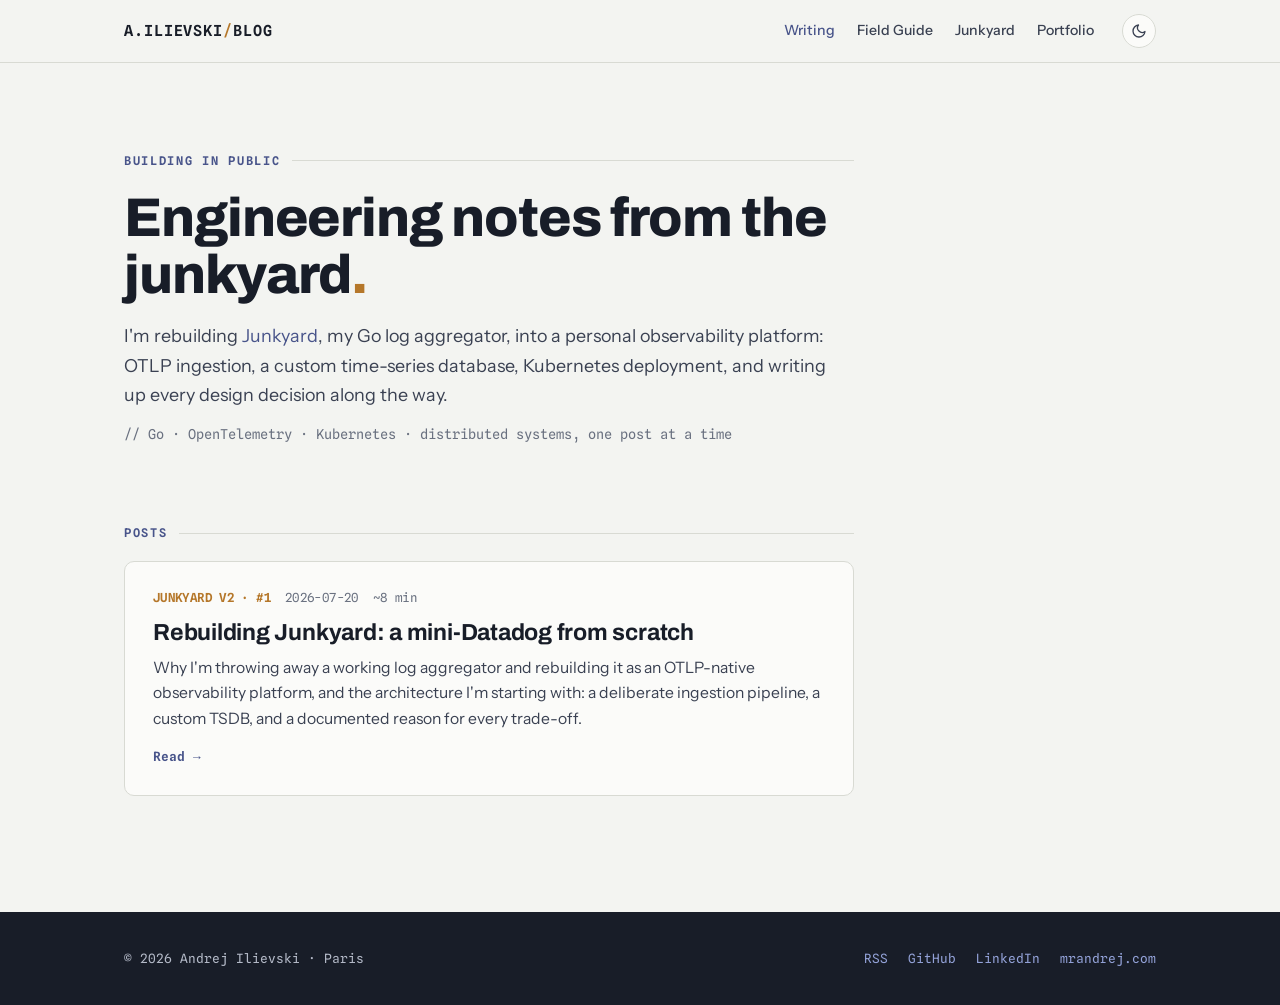
==== blog/index.html @ 86399d98 "Added the initial commit for the reworking of junkyard. I also added a blog directory for my blog si" ====
<!DOCTYPE html>
<html lang="en">
<head>
<meta charset="UTF-8">
<meta name="viewport" content="width=device-width, initial-scale=1.0">
<title>Building in Public · Andrej Ilievski</title>
<meta name="description" content="Engineering notes by Andrej Ilievski: rebuilding a personal observability platform (OTLP, a custom TSDB, Kubernetes) from scratch, in Go, in public.">
<meta name="author" content="Andrej Ilievski">
<meta name="robots" content="index, follow, max-image-preview:large, max-snippet:-1">
<link rel="canonical" href="https://blog.mrandrej.com/">
<meta property="og:title" content="Building in Public · Andrej Ilievski">
<meta property="og:description" content="Engineering notes: rebuilding a personal observability platform (OTLP, a custom TSDB, Kubernetes) from scratch, in Go, in public.">
<meta property="og:type" content="website">
<meta property="og:url" content="https://blog.mrandrej.com/">
<meta property="og:image" content="https://blog.mrandrej.com/og-image.jpg">
<meta property="og:site_name" content="Andrej Ilievski">
<meta name="twitter:card" content="summary_large_image">
<meta name="theme-color" content="#181D28">
<script>
// Apply theme before first paint to avoid a flash of the wrong mode
(function(){
  var t = null;
  try{ t = localStorage.getItem("theme"); }catch(e){}
  if(t !== "dark" && t !== "light"){
    t = (window.matchMedia && matchMedia("(prefers-color-scheme: dark)").matches) ? "dark" : "light";
  }
  document.documentElement.setAttribute("data-theme", t);
})();
</script>
<link rel="icon" href="data:image/svg+xml,%3Csvg xmlns='http://www.w3.org/2000/svg' viewBox='0 0 32 32'%3E%3Crect width='32' height='32' rx='7' fill='%23181D28'/%3E%3Ctext x='16' y='22' text-anchor='middle' font-family='monospace' font-size='15' font-weight='700' fill='%23AEB9E0'%3EAI%3C/text%3E%3C/svg%3E">
<link rel="icon" type="image/png" sizes="32x32" href="favicon-32x32.png">
<link rel="apple-touch-icon" href="apple-touch-icon.png">
<link rel="alternate" type="application/rss+xml" title="Andrej Ilievski · Building in Public" href="feed.xml">
<link rel="preconnect" href="https://fonts.googleapis.com">
<link rel="preconnect" href="https://fonts.gstatic.com" crossorigin>
<link href="https://fonts.googleapis.com/css2?family=Archivo:wght@500;600;700;800&family=Instrument+Sans:ital,wght@0,400;0,500;0,600;1,400&family=Spline+Sans+Mono:wght@400;500;600&display=swap" rel="stylesheet">
<link rel="stylesheet" href="assets/blog.css">
</head>
<body>

<header>
  <div class="hwrap">
    <a class="wordmark" href="index.html">A.ILIEVSKI<span class="slash">/</span>BLOG</a>
    <nav aria-label="Navigation">
      <a href="index.html" aria-current="page">Writing</a>
      <a href="field-guide.html">Field Guide</a>
      <a href="https://github.com/mr-andrej/junkyard" target="_blank" rel="noopener">Junkyard</a>
      <a href="https://mrandrej.com/" rel="noopener">Portfolio</a>
    </nav>
    <button class="theme-toggle" id="theme-toggle" aria-label="Toggle theme" onclick="toggleTheme()">
      <svg class="icon-moon" viewBox="0 0 24 24" fill="none" stroke="currentColor" stroke-width="2" stroke-linecap="round" stroke-linejoin="round" aria-hidden="true"><path d="M21 12.79A9 9 0 1 1 11.21 3 7 7 0 0 0 21 12.79z"/></svg>
      <svg class="icon-sun" viewBox="0 0 24 24" fill="none" stroke="currentColor" stroke-width="2" stroke-linecap="round" stroke-linejoin="round" aria-hidden="true"><circle cx="12" cy="12" r="4"/><path d="M12 2v2M12 20v2M4.93 4.93l1.41 1.41M17.66 17.66l1.41 1.41M2 12h2M20 12h2M4.93 19.07l1.41-1.41M17.66 6.34l1.41-1.41"/></svg>
    </button>
  </div>
</header>

<main>

  <div class="hero">
    <p class="sec-label">Building in public</p>
    <h1>Engineering notes from the junkyard<span class="accent">.</span></h1>
    <p class="lede">I'm rebuilding <a href="https://github.com/mr-andrej/junkyard">Junkyard</a>, my Go log aggregator, into a personal observability platform: OTLP ingestion, a custom time-series database, Kubernetes deployment, and writing up every design decision along the way.</p>
    <p class="sub">// Go · OpenTelemetry · Kubernetes · distributed systems, one post at a time</p>
  </div>

  <div class="posts">
    <p class="sec-label">Posts</p>

    <a class="post-card" href="posts/2026-07-20-rebuilding-junkyard-v2.html">
      <p class="meta"><span class="series">JUNKYARD V2 · #1</span><span>2026-07-20</span><span>~8 min</span></p>
      <h2>Rebuilding Junkyard: a mini-Datadog from scratch</h2>
      <p>Why I'm throwing away a working log aggregator and rebuilding it as an OTLP-native observability platform, and the architecture I'm starting with: a deliberate ingestion pipeline, a custom TSDB, and a documented reason for every trade-off.</p>
      <span class="read">Read →</span>
    </a>

  </div>

</main>

<footer>
  <div class="fwrap">
    <span>© 2026 Andrej Ilievski · Paris</span>
    <span class="spacer"></span>
    <a href="feed.xml">RSS</a>
    <a href="https://github.com/mr-andrej" target="_blank" rel="noopener">GitHub</a>
    <a href="https://linkedin.com/in/mr-andrej" target="_blank" rel="noopener">LinkedIn</a>
    <a href="https://mrandrej.com/" target="_blank" rel="noopener">mrandrej.com</a>
  </div>
</footer>

<script>
function toggleTheme(){
  const cur = document.documentElement.getAttribute("data-theme") === "dark" ? "dark" : "light";
  const next = cur === "dark" ? "light" : "dark";
  document.documentElement.setAttribute("data-theme", next);
  try{ localStorage.setItem("theme", next); }catch(e){}
}
window.matchMedia("(prefers-color-scheme: dark)").addEventListener("change", e => {
  let saved = null;
  try{ saved = localStorage.getItem("theme"); }catch(err){}
  if(!saved){
    document.documentElement.setAttribute("data-theme", e.matches ? "dark" : "light");
  }
});
</script>

</body>
</html>
---- blog/assets/blog.css ----
/* ==========================================================================
   blog.mrandrej.com — design system
   Tokens extracted 1:1 from mrandrej.com so the two sites read as siblings.
   ========================================================================== */

:root{
  --paper:#F3F4F1;
  --card:#FBFBF9;
  --ink:#181D28;
  --ink-soft:#3A4152;
  --muted:#6A7180;
  --line:#D8DAD3;
  --slate:#5E6EA4;
  --slate-deep:#48548A;
  --slate-wash:#E8EAF2;
  --amber:#B5772A;
  --footer-bg:#181D28;
  --shadow:rgba(24,29,40,.35);
  --max:1080px;
  --measure:730px;
  --radius:10px;
}

[data-theme="dark"]{
  --paper:#14171F;
  --card:#1C202B;
  --ink:#E8EAF0;
  --ink-soft:#B4BAC8;
  --muted:#8A90A0;
  --line:#2A2F3C;
  --slate:#7D8CC4;
  --slate-deep:#93A2D8;
  --slate-wash:#262C40;
  --amber:#D19A4F;
  --footer-bg:#0E1118;
  --shadow:rgba(0,0,0,.55);
}

/* ---------- Base ---------- */
*,*::before,*::after{box-sizing:border-box}
html{scroll-behavior:smooth}
body{
  margin:0;
  background:var(--paper);
  color:var(--ink);
  font-family:'Instrument Sans',system-ui,sans-serif;
  font-size:1rem;line-height:1.65;
  -webkit-font-smoothing:antialiased;
  transition:background .25s ease,color .25s ease;
}
a{color:var(--slate-deep);text-decoration:none}
a:hover{text-decoration:underline}
.mono{font-family:'Spline Sans Mono',monospace}
::selection{background:var(--slate-wash);color:var(--ink)}

/* ---------- Header ---------- */
header{
  position:sticky;top:0;z-index:50;
  background:color-mix(in srgb, var(--paper) 88%, transparent);
  backdrop-filter:blur(10px);
  border-bottom:1px solid var(--line);
}
.hwrap{
  max-width:var(--max);margin:0 auto;padding:14px 24px;
  display:flex;align-items:center;gap:28px;
}
.wordmark{
  font-family:'Spline Sans Mono',monospace;
  font-weight:600;font-size:.95rem;letter-spacing:.06em;
  color:var(--ink);
}
.wordmark:hover{text-decoration:none;color:var(--slate-deep)}
.wordmark .slash{color:var(--amber)}
nav{display:flex;gap:22px;margin-left:auto}
nav a{font-size:.88rem;font-weight:500;color:var(--ink-soft)}
nav a:hover{color:var(--slate-deep);text-decoration:none}
nav a[aria-current="page"]{color:var(--slate-deep)}
.theme-toggle{
  border:1px solid var(--line);background:var(--card);color:var(--ink-soft);
  width:34px;height:34px;border-radius:50%;cursor:pointer;
  display:inline-flex;align-items:center;justify-content:center;flex:none;
  transition:border-color .2s ease,color .2s ease;
}
.theme-toggle:hover{border-color:var(--slate);color:var(--slate-deep)}
.theme-toggle svg{width:16px;height:16px}
.icon-sun{display:none}
[data-theme="dark"] .icon-sun{display:block}
[data-theme="dark"] .icon-moon{display:none}
@media (max-width:640px){
  nav{display:none}
  .theme-toggle{margin-left:auto}
}

/* ---------- Layout ---------- */
main{max-width:var(--max);margin:0 auto;padding:0 24px}

/* ---------- Blog index ---------- */
.hero{padding:88px 0 40px;max-width:var(--measure)}
.sec-label{
  font-family:'Spline Sans Mono',monospace;
  font-size:.75rem;font-weight:600;letter-spacing:.14em;text-transform:uppercase;
  color:var(--slate-deep);
  display:flex;align-items:center;gap:12px;margin:0 0 18px;
}
.sec-label::after{content:"";height:1px;flex:1;background:var(--line)}
.hero h1{
  font-family:'Archivo',sans-serif;font-weight:800;
  font-size:clamp(2.2rem,5vw,3.4rem);line-height:1.05;
  letter-spacing:-.02em;margin:0 0 18px;
}
.hero h1 .accent{color:var(--amber)}
.lede{font-size:1.12rem;color:var(--ink-soft);margin:0 0 8px;max-width:60ch}
.hero .sub{font-family:'Spline Sans Mono',monospace;font-size:.85rem;color:var(--muted)}

.posts{padding:24px 0 96px;max-width:var(--measure)}
.post-card{
  display:block;
  border:1px solid var(--line);border-radius:var(--radius);
  background:var(--card);
  padding:26px 28px;margin:0 0 20px;
  color:var(--ink);
  transition:border-color .2s ease,transform .2s ease,box-shadow .2s ease;
}
.post-card:hover{
  text-decoration:none;
  border-color:var(--slate);
  transform:translateY(-2px);
  box-shadow:0 8px 28px -12px var(--shadow);
}
.post-card .meta{
  font-family:'Spline Sans Mono',monospace;font-size:.78rem;
  color:var(--muted);letter-spacing:.03em;
  display:flex;gap:14px;flex-wrap:wrap;margin:0 0 10px;
}
.post-card .meta .series{color:var(--amber);font-weight:600}
.post-card h2{
  font-family:'Archivo',sans-serif;font-weight:700;
  font-size:1.45rem;letter-spacing:-.01em;line-height:1.2;margin:0 0 8px;
}
.post-card p{margin:0;color:var(--ink-soft);font-size:.98rem}
.post-card .read{
  display:inline-block;margin-top:14px;
  font-family:'Spline Sans Mono',monospace;font-size:.8rem;font-weight:600;
  color:var(--slate-deep);
}

/* ---------- Article ---------- */
article{max-width:var(--measure);margin:0 auto;padding:56px 0 96px}
.post-head{margin:0 0 40px}
.post-head .meta{
  font-family:'Spline Sans Mono',monospace;font-size:.8rem;color:var(--muted);
  display:flex;gap:14px;flex-wrap:wrap;margin:0 0 14px;
}
.post-head .meta .series{color:var(--amber);font-weight:600}
.post-head h1{
  font-family:'Archivo',sans-serif;font-weight:800;
  font-size:clamp(1.9rem,4.5vw,2.7rem);line-height:1.1;
  letter-spacing:-.02em;margin:0 0 14px;
}
.post-head .standfirst{font-size:1.1rem;color:var(--ink-soft);margin:0}

article h2{
  font-family:'Archivo',sans-serif;font-weight:700;
  font-size:1.5rem;letter-spacing:-.01em;
  margin:52px 0 14px;padding-top:8px;
}
article h3{
  font-family:'Archivo',sans-serif;font-weight:600;
  font-size:1.12rem;margin:34px 0 10px;
}
article p{margin:0 0 16px}
article ul,article ol{margin:0 0 16px;padding-left:24px}
article li{margin:0 0 6px}
article li::marker{color:var(--slate)}
strong{font-weight:600}

code{
  font-family:'Spline Sans Mono',monospace;font-size:.86em;
  background:var(--slate-wash);color:var(--ink);
  padding:.12em .4em;border-radius:5px;
}
pre{
  background:var(--card);border:1px solid var(--line);
  border-radius:var(--radius);
  padding:18px 20px;overflow-x:auto;
  margin:0 0 20px;font-size:.85rem;line-height:1.55;
}
pre code{background:none;padding:0;font-size:inherit}
pre .c{color:var(--muted)}   /* comments */
pre .k{color:var(--slate-deep)} /* keywords */
pre .s{color:var(--amber)}   /* strings */

/* Callouts — used for trade-off notes and decisions */
.callout{
  border:1px solid var(--line);border-left:3px solid var(--slate);
  border-radius:0 var(--radius) var(--radius) 0;
  background:var(--card);
  padding:16px 20px;margin:0 0 20px;
}
.callout .label{
  font-family:'Spline Sans Mono',monospace;font-size:.72rem;font-weight:600;
  letter-spacing:.12em;text-transform:uppercase;color:var(--slate-deep);
  display:block;margin:0 0 6px;
}
.callout.amber{border-left-color:var(--amber)}
.callout.amber .label{color:var(--amber)}
.callout p{margin:0 0 8px}
.callout p:last-child{margin:0}

/* Decision table */
table{
  width:100%;border-collapse:separate;border-spacing:0;margin:0 0 24px;
  font-size:.92rem;background:var(--card);
  border:1px solid var(--line);border-radius:var(--radius);
}
tr:first-child th:first-child{border-top-left-radius:var(--radius)}
tr:first-child th:last-child{border-top-right-radius:var(--radius)}
tr:last-child td:first-child{border-bottom-left-radius:var(--radius)}
tr:last-child td:last-child{border-bottom-right-radius:var(--radius)}
td.mono{white-space:nowrap}
th,td{padding:10px 14px;text-align:left;border-bottom:1px solid var(--line);vertical-align:top}
th{
  font-family:'Spline Sans Mono',monospace;font-size:.72rem;font-weight:600;
  letter-spacing:.1em;text-transform:uppercase;color:var(--muted);
  background:color-mix(in srgb, var(--slate-wash) 45%, transparent);
}
tr:last-child td{border-bottom:0}

/* Figures & inline SVG diagrams */
figure{margin:28px 0 32px}
figure svg{
  display:block;width:100%;height:auto;
  background:var(--card);border:1px solid var(--line);
  border-radius:var(--radius);
}
figcaption{
  font-family:'Spline Sans Mono',monospace;font-size:.78rem;
  color:var(--muted);margin-top:10px;text-align:center;
}
/* Inline post images (memes, screenshots): responsive, framed, centered */
.post-img{
  display:block;max-width:100%;height:auto;
  margin:20px auto;
  border:1px solid var(--line);border-radius:var(--radius);
}
/* SVG element classes (used inside diagrams) */
.d-box{fill:var(--card);stroke:var(--line);stroke-width:1.5}
.d-box-accent{fill:var(--slate-wash);stroke:var(--slate);stroke-width:1.5}
.d-container{fill:none;stroke:var(--slate);stroke-width:1.5;stroke-dasharray:6 5}
.d-arrow{stroke:var(--muted);stroke-width:1.5;fill:none;marker-end:url(#arrowhead)}
.d-arrow-dashed{stroke:var(--muted);stroke-width:1.5;fill:none;stroke-dasharray:5 4;marker-end:url(#arrowhead)}
.d-label{font-family:'Spline Sans Mono',monospace;fill:var(--ink)}
.d-sub{font-family:'Spline Sans Mono',monospace;fill:var(--muted)}
.d-accent{fill:var(--slate-deep)}
.d-amber{fill:var(--amber)}
.d-marker-fill{fill:var(--muted)}

hr{
  border:0;height:1px;background:var(--line);margin:48px 0;
}

/* Glossary / field guide */
.gloss h3{margin:40px 0 4px;padding-bottom:8px;border-bottom:1px solid var(--line)}
.gloss dl{margin:0 0 8px}
.gloss dt{
  font-family:'Spline Sans Mono',monospace;font-size:.92rem;font-weight:600;
  color:var(--slate-deep);margin:20px 0 0;
}
.gloss dd{margin:4px 0 0;color:var(--ink-soft)}
.gloss dd code{font-size:.82em}

/* Post footer nav */
.post-nav{
  display:flex;justify-content:space-between;gap:16px;
  border-top:1px solid var(--line);padding-top:24px;margin-top:56px;
  font-family:'Spline Sans Mono',monospace;font-size:.85rem;
}

/* ---------- Footer ---------- */
footer{
  background:var(--footer-bg);color:#B4BAC8;
  margin-top:0;
}
.fwrap{
  max-width:var(--max);margin:0 auto;padding:36px 24px;
  display:flex;align-items:center;gap:20px;flex-wrap:wrap;
  font-family:'Spline Sans Mono',monospace;font-size:.8rem;
}
footer a{color:#93A2D8}
footer .spacer{margin-left:auto}
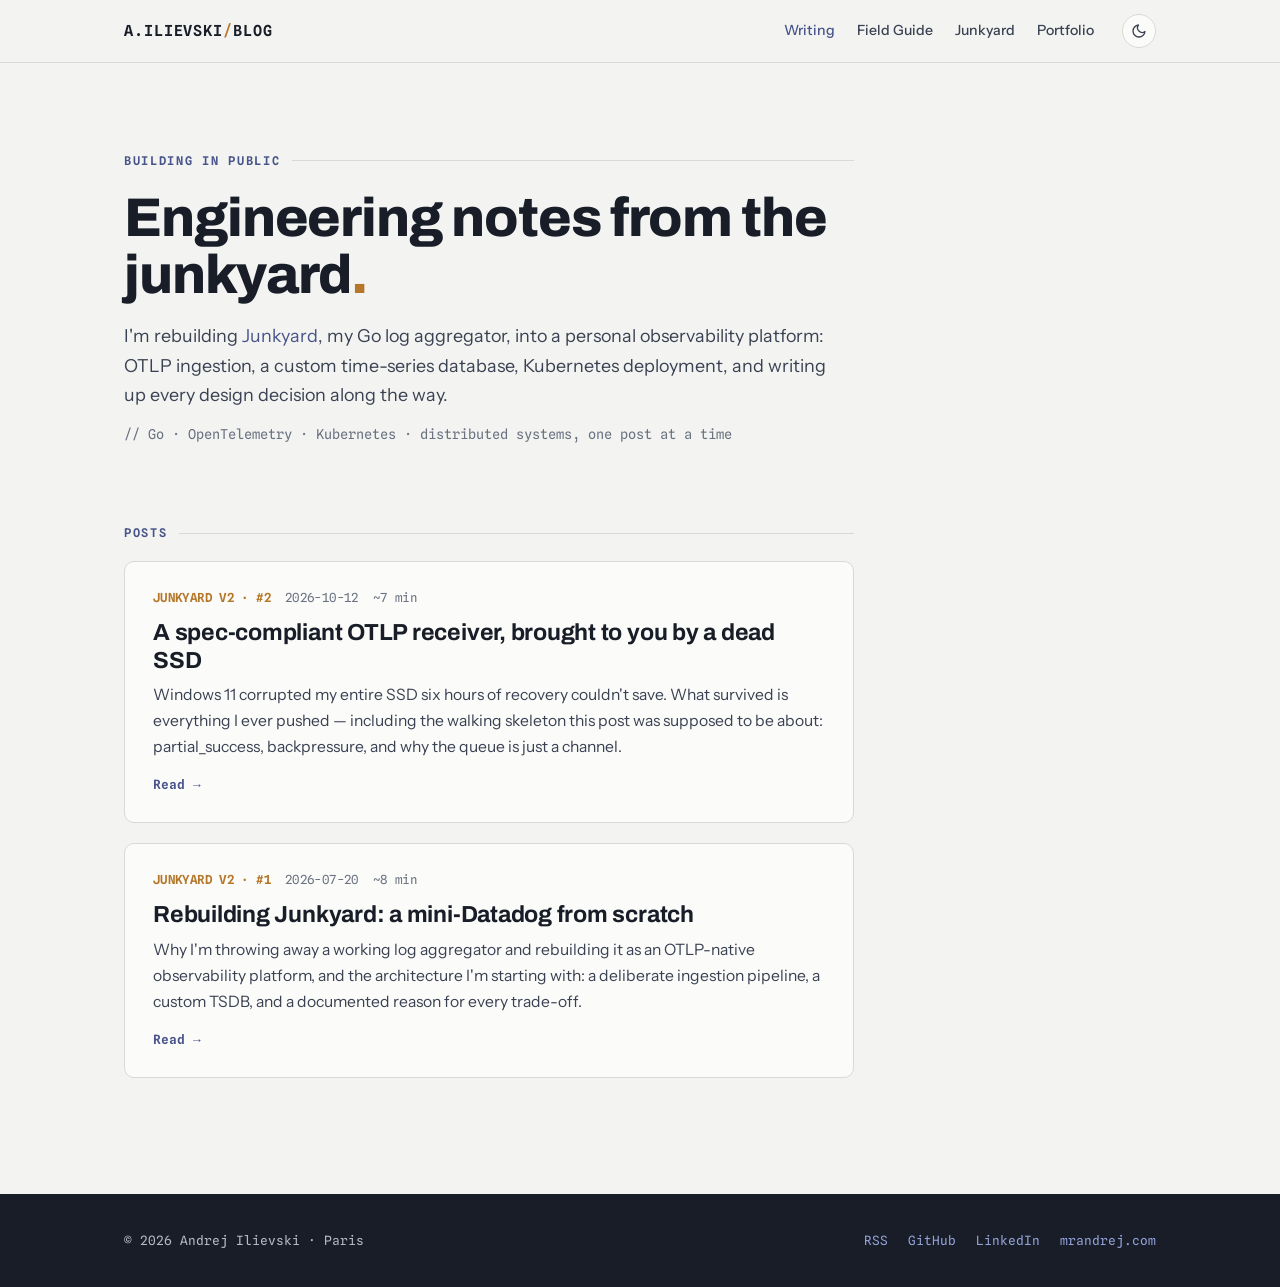
==== commit 9cbfd696: "Added a second blog post about the dead SSD and the OTLP receiver, and updated the index, the RSS wh" ====
--- a/blog/index.html
+++ b/blog/index.html
@@ -51,7 +51,17 @@
       <svg class="icon-moon" viewBox="0 0 24 24" fill="none" stroke="currentColor" stroke-width="2" stroke-linecap="round" stroke-linejoin="round" aria-hidden="true"><path d="M21 12.79A9 9 0 1 1 11.21 3 7 7 0 0 0 21 12.79z"/></svg>
       <svg class="icon-sun" viewBox="0 0 24 24" fill="none" stroke="currentColor" stroke-width="2" stroke-linecap="round" stroke-linejoin="round" aria-hidden="true"><circle cx="12" cy="12" r="4"/><path d="M12 2v2M12 20v2M4.93 4.93l1.41 1.41M17.66 17.66l1.41 1.41M2 12h2M20 12h2M4.93 19.07l1.41-1.41M17.66 6.34l1.41-1.41"/></svg>
     </button>
+    <button class="burger" id="burger" aria-label="Menu" aria-expanded="false" aria-controls="mobile-nav" onclick="toggleMenu()">
+      <svg class="icon-bars" viewBox="0 0 24 24" fill="none" stroke="currentColor" stroke-width="2" stroke-linecap="round" aria-hidden="true"><path d="M3 6h18M3 12h18M3 18h18"/></svg>
+      <svg class="icon-close" viewBox="0 0 24 24" fill="none" stroke="currentColor" stroke-width="2" stroke-linecap="round" aria-hidden="true"><path d="M6 6l12 12M18 6L6 18"/></svg>
+    </button>
   </div>
+  <nav class="mobile-nav" id="mobile-nav" aria-label="Mobile navigation">
+    <a href="index.html" aria-current="page">Writing</a>
+    <a href="field-guide.html">Field Guide</a>
+    <a href="https://github.com/mr-andrej/junkyard" target="_blank" rel="noopener">Junkyard</a>
+    <a href="https://mrandrej.com/" target="_blank" rel="noopener">Portfolio</a>
+  </nav>
 </header>
 
 <main>
@@ -65,6 +75,13 @@
 
   <div class="posts">
     <p class="sec-label">Posts</p>
+
+    <a class="post-card" href="posts/2026-10-12-otlp-receiver-dead-ssd.html">
+      <p class="meta"><span class="series">JUNKYARD V2 · #2</span><span>2026-10-12</span><span>~7 min</span></p>
+      <h2>A spec-compliant OTLP receiver, brought to you by a dead SSD</h2>
+      <p>Windows 11 corrupted my entire SSD six hours of recovery couldn't save. What survived is everything I ever pushed — including the walking skeleton this post was supposed to be about: partial_success, backpressure, and why the queue is just a channel.</p>
+      <span class="read">Read →</span>
+    </a>
 
     <a class="post-card" href="posts/2026-07-20-rebuilding-junkyard-v2.html">
       <p class="meta"><span class="series">JUNKYARD V2 · #1</span><span>2026-07-20</span><span>~8 min</span></p>
@@ -102,6 +119,19 @@
     document.documentElement.setAttribute("data-theme", e.matches ? "dark" : "light");
   }
 });
+function toggleMenu(){
+  const nav = document.getElementById("mobile-nav");
+  const btn = document.getElementById("burger");
+  const open = nav.classList.toggle("open");
+  btn.setAttribute("aria-expanded", String(open));
+}
+// Close the mobile menu once a link is tapped
+document.querySelectorAll("#mobile-nav a").forEach(a=>{
+  a.addEventListener("click", ()=>{
+    document.getElementById("mobile-nav").classList.remove("open");
+    document.getElementById("burger").setAttribute("aria-expanded", "false");
+  });
+});
 </script>
 
 </body>
--- a/blog/assets/blog.css
+++ b/blog/assets/blog.css
@@ -86,9 +86,36 @@
 .icon-sun{display:none}
 [data-theme="dark"] .icon-sun{display:block}
 [data-theme="dark"] .icon-moon{display:none}
+/* ---------- Burger / mobile nav ---------- */
+.burger{
+  border:1px solid var(--line);background:var(--card);color:var(--ink-soft);
+  width:34px;height:34px;border-radius:50%;cursor:pointer;flex:none;
+  display:none;align-items:center;justify-content:center;
+  transition:border-color .2s ease,color .2s ease;
+}
+.burger:hover{border-color:var(--slate);color:var(--slate-deep)}
+.burger svg{width:16px;height:16px}
+.burger .icon-close{display:none}
+.burger[aria-expanded="true"] .icon-close{display:block}
+.burger[aria-expanded="true"] .icon-bars{display:none}
+.mobile-nav{
+  display:none;flex-direction:column;padding:6px 24px 16px;
+  border-bottom:1px solid var(--line);background:var(--paper);
+}
+.mobile-nav.open{display:flex}
+.mobile-nav a{
+  padding:11px 0;font-size:.95rem;font-weight:500;color:var(--ink-soft);
+  border-top:1px solid var(--line);
+}
+.mobile-nav a:first-child{border-top:0}
+.mobile-nav a:hover{color:var(--slate-deep);text-decoration:none}
+.mobile-nav a[aria-current="page"]{color:var(--slate-deep)}
+@media (min-width:641px){.mobile-nav{display:none}}
+
 @media (max-width:640px){
-  nav{display:none}
+  .hwrap>nav{display:none}
   .theme-toggle{margin-left:auto}
+  .burger{display:inline-flex}
 }
 
 /* ---------- Layout ---------- */
